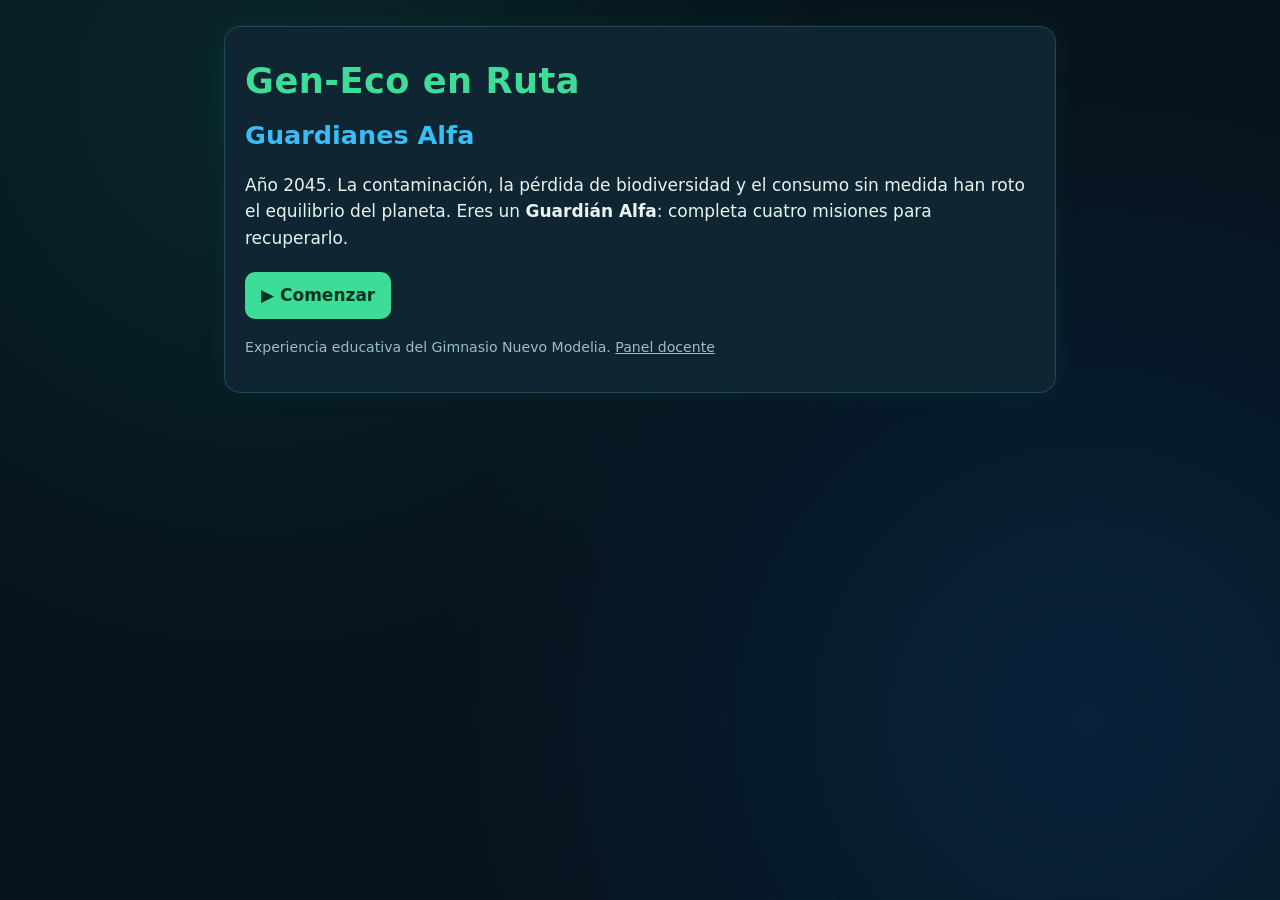
==== index.html @ 8ad6d88e "Add files via upload" ====
<!DOCTYPE html>
<html lang="es"><head><meta charset="utf-8"><meta name="viewport" content="width=device-width,initial-scale=1">
<title>Gen-Eco en Ruta: Guardianes Alfa</title><link rel="stylesheet" href="style.css"></head>
<body><div class="bg" aria-hidden="true"></div><main id="app" tabindex="-1"></main>
<noscript>Este juego necesita JavaScript activado.</noscript><script src="nube.js"></script><script src="script.js"></script></body></html>
---- style.css ----
:root{--bg:#07131c;--card:#0f2531;--ln:#1f4a5c;--tx:#e8f4f0;--mu:#9bbfc0;--g:#3ddc97;--b:#38bdf8;--w:#fbbf24;--r:#fb7185}
*{box-sizing:border-box}body{margin:0;background:var(--bg);color:var(--tx);font:17px/1.55 system-ui,Segoe UI,Roboto,sans-serif}
.bg{position:fixed;inset:0;z-index:-1;background:radial-gradient(circle at 20% 10%,#0e4a4a55,transparent 45%),radial-gradient(circle at 85% 80%,#0b3a6a66,transparent 50%);animation:pulse 12s ease-in-out infinite alternate}
@keyframes pulse{to{opacity:.55}}
main{max-width:860px;margin:0 auto;padding:14px;outline:none}
.card{background:var(--card);border:1px solid var(--ln);border-radius:16px;padding:20px;margin:12px 0;box-shadow:0 0 24px #3ddc9712}
h1{font-size:2.2rem;margin:.2em 0;color:var(--g);letter-spacing:.5px}h2{color:var(--b);margin:.2em 0}h3{margin:.3em 0}
.small,small{color:var(--mu);font-size:.88rem}
button,input{font:inherit}
button{background:var(--g);color:#032;border:0;border-radius:10px;padding:10px 16px;margin:4px 4px 4px 0;cursor:pointer;font-weight:700;min-height:44px}
button.sec{background:transparent;color:var(--tx);border:1px solid var(--b)}
button:disabled{opacity:.5;cursor:not-allowed}
button:focus-visible,input:focus-visible{outline:3px solid var(--w);outline-offset:2px}
input{background:#061219;color:var(--tx);border:1px solid var(--b);border-radius:10px;padding:10px;width:100%;max-width:260px;text-transform:uppercase}
.top{display:flex;gap:10px;align-items:center;flex-wrap:wrap;background:var(--card);border:1px solid var(--ln);border-radius:14px;padding:8px 12px}
.top b{flex:1}.top button{margin:0;padding:6px 12px;min-height:38px}
.av{display:flex;gap:8px;flex-wrap:wrap}.av button{font-size:2rem;background:#061219;border:2px solid var(--ln);width:64px;height:64px;padding:0}
.av button[aria-pressed=true]{border-color:var(--g);box-shadow:0 0 12px var(--g)}
.bar{height:14px;background:#061219;border-radius:8px;overflow:hidden;border:1px solid var(--ln)}.bar i{display:block;height:100%;background:linear-gradient(90deg,var(--b),var(--g));transition:width .6s}
.map{display:grid;grid-template-columns:repeat(auto-fit,minmax(220px,1fr));gap:12px}
.ms{background:#0b1d27;border:1px solid var(--ln);border-radius:14px;padding:14px}.ms.lock{opacity:.6}
.chips,#items,#bins{display:flex;flex-wrap:wrap;gap:8px;margin:10px 0}
.it{background:#12394a;color:var(--tx);border:2px solid var(--b)}.it.sel{border-color:var(--w);box-shadow:0 0 10px var(--w)}.it:disabled{opacity:1}
.it.ok{border-color:var(--g)}.it.no{border-color:var(--r)}
.bin{background:#0b1d27;color:var(--tx);border:2px dashed var(--g);flex:1;min-width:130px;min-height:72px}
.fb{margin-top:10px;padding:12px;border-left:5px solid var(--b);background:#0b1d27;border-radius:8px;display:none}.fb.on{display:block}
.op{display:block;width:100%;text-align:left;background:#12394a;color:var(--tx);border:2px solid var(--ln);font-weight:500}
.op.ok{border-color:var(--g)}.op.no{border-color:var(--r)}
.grid{display:grid;grid-template-columns:repeat(4,1fr);gap:8px}
.cd{min-height:84px;background:#12394a;color:var(--tx);border:2px solid var(--b);font-size:.82rem;padding:4px}
.cd.up{background:#1a5a4a}.cd.done{border-color:var(--g);background:#0d3b2c}
.ov{position:fixed;inset:0;background:#000d;display:flex;align-items:center;justify-content:center;z-index:9}.ov div{background:var(--card);padding:24px;border-radius:16px;text-align:center}
@media(max-width:560px){.grid{grid-template-columns:repeat(3,1fr)}h1{font-size:1.7rem}body{font-size:16px}}
@media(prefers-reduced-motion:reduce){*{animation:none!important;transition:none!important}}
textarea{width:100%;background:#061219;color:var(--tx);border:1px solid var(--b);border-radius:10px;padding:10px;font:inherit}
.lk{border:1px solid var(--ln);border-radius:12px;margin:10px 0;padding:10px 12px}.lk legend{padding:0 6px}
.rd{display:flex;gap:6px;flex-wrap:wrap}.rd label{display:flex;align-items:center;gap:6px;min-height:44px;padding:0 10px;border:1px solid var(--ln);border-radius:10px;cursor:pointer}
.rd input{width:auto;max-width:none;padding:0;margin:0;min-height:0}
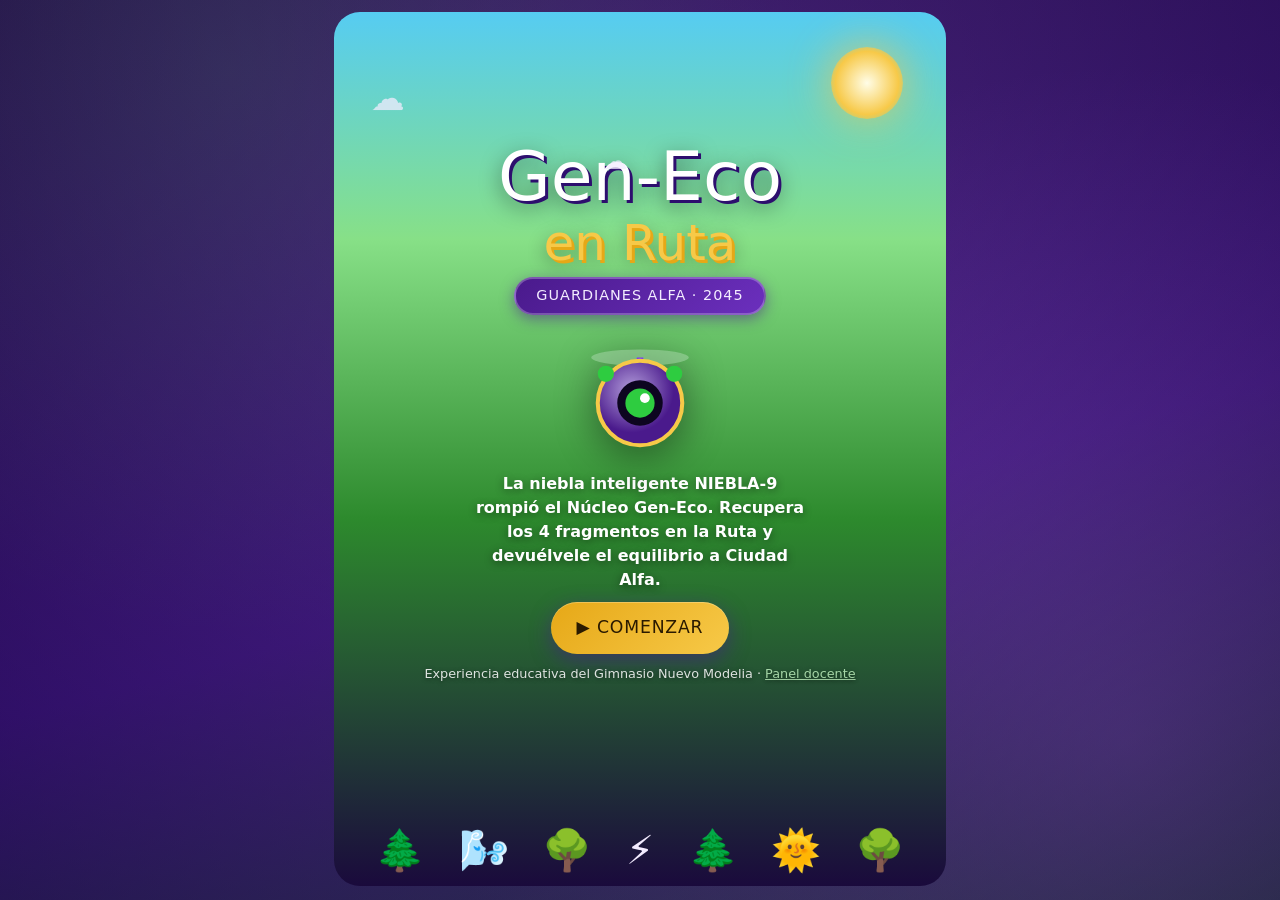
==== commit 63b81bb4: "Add files via upload" ====
--- a/index.html
+++ b/index.html
@@ -1,5 +1,6 @@
 <!DOCTYPE html>
-<html lang="es"><head><meta charset="utf-8"><meta name="viewport" content="width=device-width,initial-scale=1">
+<html lang="es"><head><meta charset="utf-8"><meta name="viewport" content="width=device-width,initial-scale=1,viewport-fit=cover">
 <title>Gen-Eco en Ruta: Guardianes Alfa</title><link rel="stylesheet" href="style.css"></head>
-<body><div class="bg" aria-hidden="true"></div><main id="app" tabindex="-1"></main>
-<noscript>Este juego necesita JavaScript activado.</noscript><script src="nube.js"></script><script src="script.js"></script></body></html>
+<body><div id="sky" aria-hidden="true"></div><div id="fog" aria-hidden="true"></div><main id="app" tabindex="-1"></main>
+<noscript>Este juego necesita JavaScript activado.</noscript>
+<script src="nube.js"></script><script src="story.js"></script><script src="games.js"></script><script src="script.js"></script></body></html>
--- a/style.css
+++ b/style.css
@@ -1,38 +1,161 @@
-:root{--bg:#07131c;--card:#0f2531;--ln:#1f4a5c;--tx:#e8f4f0;--mu:#9bbfc0;--g:#3ddc97;--b:#38bdf8;--w:#fbbf24;--r:#fb7185}
-*{box-sizing:border-box}body{margin:0;background:var(--bg);color:var(--tx);font:17px/1.55 system-ui,Segoe UI,Roboto,sans-serif}
-.bg{position:fixed;inset:0;z-index:-1;background:radial-gradient(circle at 20% 10%,#0e4a4a55,transparent 45%),radial-gradient(circle at 85% 80%,#0b3a6a66,transparent 50%);animation:pulse 12s ease-in-out infinite alternate}
-@keyframes pulse{to{opacity:.55}}
-main{max-width:860px;margin:0 auto;padding:14px;outline:none}
-.card{background:var(--card);border:1px solid var(--ln);border-radius:16px;padding:20px;margin:12px 0;box-shadow:0 0 24px #3ddc9712}
-h1{font-size:2.2rem;margin:.2em 0;color:var(--g);letter-spacing:.5px}h2{color:var(--b);margin:.2em 0}h3{margin:.3em 0}
-.small,small{color:var(--mu);font-size:.88rem}
-button,input{font:inherit}
-button{background:var(--g);color:#032;border:0;border-radius:10px;padding:10px 16px;margin:4px 4px 4px 0;cursor:pointer;font-weight:700;min-height:44px}
-button.sec{background:transparent;color:var(--tx);border:1px solid var(--b)}
-button:disabled{opacity:.5;cursor:not-allowed}
-button:focus-visible,input:focus-visible{outline:3px solid var(--w);outline-offset:2px}
-input{background:#061219;color:var(--tx);border:1px solid var(--b);border-radius:10px;padding:10px;width:100%;max-width:260px;text-transform:uppercase}
-.top{display:flex;gap:10px;align-items:center;flex-wrap:wrap;background:var(--card);border:1px solid var(--ln);border-radius:14px;padding:8px 12px}
-.top b{flex:1}.top button{margin:0;padding:6px 12px;min-height:38px}
-.av{display:flex;gap:8px;flex-wrap:wrap}.av button{font-size:2rem;background:#061219;border:2px solid var(--ln);width:64px;height:64px;padding:0}
-.av button[aria-pressed=true]{border-color:var(--g);box-shadow:0 0 12px var(--g)}
-.bar{height:14px;background:#061219;border-radius:8px;overflow:hidden;border:1px solid var(--ln)}.bar i{display:block;height:100%;background:linear-gradient(90deg,var(--b),var(--g));transition:width .6s}
-.map{display:grid;grid-template-columns:repeat(auto-fit,minmax(220px,1fr));gap:12px}
-.ms{background:#0b1d27;border:1px solid var(--ln);border-radius:14px;padding:14px}.ms.lock{opacity:.6}
-.chips,#items,#bins{display:flex;flex-wrap:wrap;gap:8px;margin:10px 0}
-.it{background:#12394a;color:var(--tx);border:2px solid var(--b)}.it.sel{border-color:var(--w);box-shadow:0 0 10px var(--w)}.it:disabled{opacity:1}
-.it.ok{border-color:var(--g)}.it.no{border-color:var(--r)}
-.bin{background:#0b1d27;color:var(--tx);border:2px dashed var(--g);flex:1;min-width:130px;min-height:72px}
-.fb{margin-top:10px;padding:12px;border-left:5px solid var(--b);background:#0b1d27;border-radius:8px;display:none}.fb.on{display:block}
-.op{display:block;width:100%;text-align:left;background:#12394a;color:var(--tx);border:2px solid var(--ln);font-weight:500}
-.op.ok{border-color:var(--g)}.op.no{border-color:var(--r)}
-.grid{display:grid;grid-template-columns:repeat(4,1fr);gap:8px}
-.cd{min-height:84px;background:#12394a;color:var(--tx);border:2px solid var(--b);font-size:.82rem;padding:4px}
-.cd.up{background:#1a5a4a}.cd.done{border-color:var(--g);background:#0d3b2c}
-.ov{position:fixed;inset:0;background:#000d;display:flex;align-items:center;justify-content:center;z-index:9}.ov div{background:var(--card);padding:24px;border-radius:16px;text-align:center}
-@media(max-width:560px){.grid{grid-template-columns:repeat(3,1fr)}h1{font-size:1.7rem}body{font-size:16px}}
-@media(prefers-reduced-motion:reduce){*{animation:none!important;transition:none!important}}
-textarea{width:100%;background:#061219;color:var(--tx);border:1px solid var(--b);border-radius:10px;padding:10px;font:inherit}
-.lk{border:1px solid var(--ln);border-radius:12px;margin:10px 0;padding:10px 12px}.lk legend{padding:0 6px}
-.rd{display:flex;gap:6px;flex-wrap:wrap}.rd label{display:flex;align-items:center;gap:6px;min-height:44px;padding:0 10px;border:1px solid var(--ln);border-radius:10px;cursor:pointer}
-.rd input{width:auto;max-width:none;padding:0;margin:0;min-height:0}
+@font-face{font-family:'Fredoka One';src:url(fonts/fredoka.woff2) format('woff2');font-display:swap}
+@font-face{font-family:'Nunito';font-weight:400;src:url(fonts/nunito-400.woff2) format('woff2');font-display:swap}
+@font-face{font-family:'Nunito';font-weight:700;src:url(fonts/nunito-700.woff2) format('woff2');font-display:swap}
+@font-face{font-family:'Nunito';font-weight:800;src:url(fonts/nunito-800.woff2) format('woff2');font-display:swap}
+:root{--pu1:#1a0a3c;--pu2:#2d0e6e;--pu3:#4a1a8c;--pu4:#6b2fbd;--pu5:#9b59d6;--gr1:#1b5e20;--gr2:#2e7d32;--gr3:#43a047;--gr4:#2ecc40;--gr5:#a5d6a7;--go1:#e6a817;--go2:#f7c948;--go3:#fff9c4;--tx:#f3ecff;--mu:#c3b0e6;--rd:#ff6b6b;--card:rgba(45,14,110,.72);--ln:rgba(155,89,214,.5);--fh:'Fredoka One','Nunito',system-ui,sans-serif;--fb:'Nunito',system-ui,'Segoe UI',Roboto,sans-serif}
+*{box-sizing:border-box;-webkit-tap-highlight-color:transparent}
+html{background:var(--pu1)}
+body{margin:0;color:var(--tx);font:400 16px/1.5 var(--fb);min-height:100vh;min-height:100dvh;overflow-x:hidden}
+#sky{position:fixed;inset:0;z-index:-3;background:radial-gradient(circle at 18% 8%,rgba(46,204,64,.18),transparent 42%),radial-gradient(circle at 88% 82%,rgba(155,89,214,.35),transparent 50%),linear-gradient(165deg,var(--pu1),var(--pu2) 58%,#123d25)}
+#fog{position:fixed;inset:0;z-index:-1;pointer-events:none;background:radial-gradient(ellipse at 50% 25%,rgba(155,89,214,.55),rgba(40,10,80,.75));opacity:var(--fog,0);transition:opacity 1.4s}
+main#app{max-width:560px;margin:0 auto;padding:12px 14px calc(14px + env(safe-area-inset-bottom));min-height:100vh;min-height:100dvh;display:flex;flex-direction:column;gap:12px;outline:none}
+h1,h2,h3{font-family:var(--fh);font-weight:400;margin:0;line-height:1.1}
+h1{font-size:clamp(34px,10vw,54px);color:#fff;text-shadow:3px 3px 0 var(--pu3),0 6px 22px rgba(0,0,0,.45)}
+h2{font-size:clamp(22px,6vw,30px);color:var(--go2)}
+h3{font-size:19px;color:var(--gr5)}
+p{margin:0}
+.small,small{color:var(--mu);font-size:.85rem}
+a{color:var(--gr5)}
+.card{background:var(--card);border:1px solid var(--ln);border-radius:20px;padding:16px;backdrop-filter:blur(6px);box-shadow:0 8px 30px rgba(0,0,0,.28)}
+.stack{display:flex;flex-direction:column;gap:12px}
+.row{display:flex;gap:8px;align-items:center;flex-wrap:wrap}
+.grow{flex:1}
+
+/* botones */
+button{font:inherit;color:inherit}
+.btn{position:relative;overflow:hidden;border:0;border-radius:50px;padding:13px 26px;min-height:48px;font-family:var(--fh);font-size:1.08rem;letter-spacing:.8px;color:#fff;cursor:pointer;background:linear-gradient(135deg,var(--pu3),var(--pu4));box-shadow:0 6px 20px rgba(74,26,140,.55),inset 0 1px 0 rgba(255,255,255,.25);transition:transform .15s,filter .15s}
+.btn::after{content:'';position:absolute;top:0;left:-110%;width:100%;height:100%;background:linear-gradient(90deg,transparent,rgba(255,255,255,.25),transparent);animation:shine 3s infinite}
+.btn:hover{transform:scale(1.03)}.btn:active{transform:scale(.96)}
+.btn.g{background:linear-gradient(135deg,var(--gr2),var(--gr4));color:#04210a;text-shadow:none}
+.btn.y{background:linear-gradient(135deg,var(--go1),var(--go2));color:#2a1a00}
+.btn.ghost{background:rgba(255,255,255,.08);border:1.5px solid var(--ln);box-shadow:none}
+.btn.ghost::after{display:none}
+.btn.sm{padding:8px 14px;min-height:40px;font-size:.92rem}
+.btn:disabled{opacity:.5;cursor:not-allowed}
+.btn.block{width:100%}
+:focus-visible{outline:3px solid var(--go2);outline-offset:2px}
+@keyframes shine{0%{left:-110%}55%,100%{left:120%}}
+@keyframes float{0%,100%{transform:translateY(0)}50%{transform:translateY(-12px)}}
+@keyframes pop{0%{transform:scale(.6);opacity:0}70%{transform:scale(1.08)}100%{transform:scale(1);opacity:1}}
+@keyframes spin{to{transform:rotate(360deg)}}
+@keyframes pulseGlow{0%,100%{box-shadow:0 0 0 0 rgba(247,201,72,.55)}50%{box-shadow:0 0 0 14px rgba(247,201,72,0)}}
+@keyframes drift{0%{transform:translateX(0)}100%{transform:translateX(-30px)}}
+
+/* HUD común */
+.hud{display:flex;align-items:center;gap:8px;flex-wrap:wrap;background:rgba(26,10,60,.78);border:1px solid var(--ln);border-radius:16px;padding:8px 12px}
+.hud b{flex:1;font-family:var(--fh);font-weight:400;font-size:1.02rem;white-space:nowrap;overflow:hidden;text-overflow:ellipsis}
+.chip{background:rgba(255,255,255,.1);border-radius:30px;padding:2px 11px;font-weight:800;font-size:.9rem;white-space:nowrap}
+.chip.gold{color:var(--go2)}.chip.gr{color:var(--gr5)}
+.iconbtn{background:rgba(255,255,255,.1);border:1px solid var(--ln);border-radius:12px;min-width:42px;min-height:42px;font-size:1.1rem;cursor:pointer}
+
+/* portada */
+.cover{position:relative;flex:1;border-radius:26px;overflow:hidden;display:flex;flex-direction:column;align-items:center;justify-content:center;gap:10px;padding:26px 16px 96px;text-align:center;background:linear-gradient(180deg,#56ccf2 0%,#87e087 26%,#2d8a2d 58%,var(--pu1) 100%);min-height:calc(100dvh - 26px)}
+.cover .sun{position:absolute;top:4%;right:7%;width:72px;height:72px;border-radius:50%;background:radial-gradient(circle,#fffde7,var(--go2) 62%,transparent);box-shadow:0 0 44px rgba(247,201,72,.75);animation:pulseGlow 3s infinite}
+.cover .cl{position:absolute;opacity:.75;font-size:34px;animation:drift 7s ease-in-out infinite alternate}
+.cover .land{position:absolute;bottom:0;left:0;right:0;display:flex;justify-content:space-around;align-items:flex-end;padding:0 4% 6px;font-size:clamp(24px,7vw,40px);pointer-events:none}
+.cover .t1{font-family:var(--fh);font-size:clamp(40px,12vw,68px);color:#fff;text-shadow:3px 3px 0 var(--pu2),0 6px 20px rgba(0,0,0,.5);line-height:.95}
+.cover .t2{font-family:var(--fh);font-size:clamp(30px,9vw,50px);color:var(--go2);text-shadow:3px 3px 0 var(--go1),0 5px 18px rgba(0,0,0,.4);line-height:.95}
+.cover .tag{background:linear-gradient(135deg,var(--pu3),var(--pu4));border:2px solid rgba(255,255,255,.25);border-radius:30px;padding:6px 20px;font-family:var(--fh);font-size:.9rem;letter-spacing:1px;text-transform:uppercase;box-shadow:0 4px 14px rgba(74,26,140,.5)}
+.cover .hero{width:clamp(88px,26vw,130px);animation:float 3s ease-in-out infinite;filter:drop-shadow(0 8px 20px rgba(0,0,0,.45))}
+.cover .desc{color:#fff;max-width:340px;text-shadow:0 2px 8px rgba(0,0,0,.45);font-weight:700}
+.cover .acts{position:relative;z-index:3;display:flex;flex-direction:column;gap:8px;align-items:center}
+.cover .foot{position:relative;z-index:3;color:rgba(255,255,255,.85);font-size:.8rem;text-shadow:0 1px 4px rgba(0,0,0,.5)}
+
+/* escenas y diálogos */
+.scene{position:relative;flex:1;min-height:calc(100dvh - 26px);border-radius:26px;overflow:hidden;display:flex;flex-direction:column;justify-content:flex-end;border:1px solid var(--ln)}
+.scene .art{position:absolute;inset:0 0 40% 0;display:flex;align-items:center;justify-content:space-around;font-size:clamp(54px,17vw,96px);pointer-events:none}
+.scene .art span{animation:float 4s ease-in-out infinite;filter:drop-shadow(0 8px 14px rgba(0,0,0,.4))}
+.scene .art span:nth-child(2){animation-delay:.8s;font-size:1.3em}.scene .art span:nth-child(3){animation-delay:1.6s}
+.scene .skip{position:absolute;top:10px;right:10px;z-index:3}
+.sc-bogota{background:linear-gradient(180deg,#4a5a7a,#7a6a9a 45%,#2d1a4a)}
+.sc-niebla{background:radial-gradient(ellipse at 50% 30%,#8e44ad,#2d0e6e 65%,#12062b)}
+.sc-nucleo{background:radial-gradient(ellipse at 50% 30%,#4aa8ff55,transparent 60%),linear-gradient(180deg,#1a0a3c,#2d0e6e)}
+.sc-patio{background:linear-gradient(180deg,#8a7a5a,#5a4a6a 50%,#2a1a3a)}
+.sc-guajira{background:linear-gradient(180deg,#ff9a3c,#c0558a 50%,#4a1a6a)}
+.sc-paramo{background:linear-gradient(180deg,#a5c8d0,#5d8a8a 50%,#1f3d3a)}
+.sc-mercado{background:linear-gradient(180deg,#ff7eb3,#9b59d6 50%,#2d0e6e)}
+.sc-alfa{background:linear-gradient(180deg,#6dd5ed,#a5d6a7 45%,#2e7d32)}
+.dlg{position:relative;z-index:2;margin:10px;background:rgba(18,6,43,.9);border:1.5px solid var(--ln);border-radius:20px;padding:14px;display:flex;flex-direction:column;gap:10px;box-shadow:0 -6px 30px rgba(0,0,0,.35)}
+.dlg .who{display:flex;gap:10px;align-items:center}
+.dlg .pt{width:52px;height:52px;flex:none;border-radius:50%;background:rgba(255,255,255,.1);border:2px solid var(--go2);display:flex;align-items:center;justify-content:center;font-size:30px;overflow:hidden}
+.dlg .pt svg{width:44px;height:44px}
+.dlg .nm{font-family:var(--fh);color:var(--go2);font-size:1.1rem;line-height:1}
+.dlg .rl{font-size:.75rem;color:var(--mu)}
+.dlg .tx{font-size:1.04rem;min-height:5.4em}
+.dlg.narr .tx{font-style:italic;color:#e6dcff}
+.dlg .acts{display:flex;flex-direction:column;gap:8px}
+.opt{display:flex;gap:10px;align-items:center;text-align:left;width:100%;background:rgba(255,255,255,.08);border:1.5px solid var(--ln);border-radius:16px;padding:11px 13px;min-height:48px;cursor:pointer;font-weight:700;transition:transform .12s,border-color .12s,background .12s}
+.opt:hover{border-color:var(--go2);background:rgba(255,255,255,.14)}.opt:active{transform:scale(.98)}
+.opt .oi{font-size:1.5rem;flex:none}
+.opt.ok{border-color:var(--gr4);background:rgba(46,204,64,.18)}.opt.no{border-color:var(--rd);background:rgba(255,107,107,.16)}
+.opt:disabled{cursor:default}
+
+/* mapa */
+.title-row{text-align:center;display:flex;flex-direction:column;gap:2px}
+.fogbar{height:16px;border-radius:10px;background:rgba(0,0,0,.35);border:1px solid var(--ln);overflow:hidden}
+.fogbar i{display:block;height:100%;background:linear-gradient(90deg,#9b59d6,#6b2fbd);transition:width 1.2s}
+.route{position:relative;display:flex;flex-direction:column;gap:12px;padding-left:20px}
+.route::before{content:'';position:absolute;left:8px;top:12px;bottom:12px;border-left:3px dashed rgba(165,214,167,.45)}
+.st{position:relative;display:flex;gap:12px;align-items:center;background:var(--card);border:1.5px solid var(--ln);border-radius:20px;padding:12px;animation:pop .4s both}
+.st::before{content:'';position:absolute;left:-20px;top:50%;width:14px;height:14px;margin-top:-7px;border-radius:50%;background:var(--pu5);border:3px solid var(--pu1)}
+.st.done{border-color:var(--gr4)}.st.done::before{background:var(--gr4)}
+.st .em{width:62px;height:62px;flex:none;border-radius:18px;display:flex;align-items:center;justify-content:center;font-size:34px;background:linear-gradient(135deg,var(--pu3),var(--pu4))}
+.st.e1 .em{background:linear-gradient(135deg,#6d4c41,#a1887f)}.st.e2 .em{background:linear-gradient(135deg,#e65100,#ffb74d)}.st.e3 .em{background:linear-gradient(135deg,#1b5e20,#66bb6a)}.st.e4 .em{background:linear-gradient(135deg,#ad1457,#f06292)}
+.st .info{flex:1;min-width:0}.st .nm{font-family:var(--fh);font-size:1.12rem}.st .sub{font-size:.82rem;color:var(--mu)}
+.st .stat{font-size:.78rem;font-weight:800;color:var(--go2)}.st.done .stat{color:var(--gr5)}
+
+/* briefing */
+.mcard{display:flex;flex-direction:column;gap:12px}
+.tips{display:flex;flex-direction:column;gap:8px}
+.tip{display:flex;gap:10px;align-items:center;background:rgba(255,255,255,.07);border-radius:14px;padding:9px 12px}
+.tip .ti{font-size:1.5rem;min-width:40px;text-align:center}
+.seg{display:flex;gap:6px}.seg button{flex:1;border:1.5px solid var(--ln);background:rgba(255,255,255,.07);border-radius:14px;padding:9px 4px;font-weight:800;cursor:pointer;min-height:48px}
+.seg button[aria-pressed=true]{border-color:var(--gr4);background:rgba(46,204,64,.2);color:var(--gr5)}
+
+/* juego */
+.gscreen{display:flex;flex-direction:column;gap:8px;align-items:stretch}
+.gscreen .hud2{display:flex;align-items:center;gap:10px}
+.pbar{flex:1;height:18px;border-radius:12px;background:rgba(0,0,0,.4);border:1px solid var(--ln);overflow:hidden;position:relative}
+.pbar i{display:block;height:100%;width:0;background:linear-gradient(90deg,var(--pu5),var(--gr4),var(--go2));transition:width .3s}
+.pbar span{position:absolute;inset:0;text-align:center;font-size:.72rem;font-weight:800;line-height:18px;text-shadow:0 1px 3px rgba(0,0,0,.7)}
+.strip{min-height:60px;display:flex;gap:10px;align-items:center;background:rgba(18,6,43,.85);border:1.5px solid var(--ln);border-radius:16px;padding:7px 10px;font-size:.86rem;line-height:1.3;transition:border-color .2s,background .2s}
+.strip .k{width:34px;height:34px;flex:none}.strip .k svg{width:100%;height:100%}
+.strip.good{border-color:var(--gr4);background:rgba(27,94,32,.55)}.strip.bad{border-color:var(--rd);background:rgba(120,30,40,.5)}
+.ghost-host{display:flex;flex-direction:column;align-items:center;width:100%}
+.gcv{display:block;width:100%;max-width:min(100%,calc((100vh - 235px) * .6818));max-width:min(100%,calc((100dvh - 235px) * .6818));height:auto;aspect-ratio:360/528;border-radius:18px;border:2px solid var(--ln);touch-action:none;background:#1a0a3c;-webkit-user-select:none;user-select:none}
+.has-dpad .gcv{max-width:min(100%,calc((100vh - 290px) * .6818));max-width:min(100%,calc((100dvh - 290px) * .6818))}
+.dpad{display:flex;gap:8px;justify-content:center;margin-top:8px}
+.dpad button{width:70px;height:50px;border-radius:14px;border:1.5px solid var(--ln);background:rgba(255,255,255,.1);font-size:1.3rem;cursor:pointer;touch-action:manipulation}
+.dpad button:active{background:rgba(46,204,64,.35)}
+.ov{position:fixed;inset:0;z-index:50;background:rgba(10,4,26,.82);display:flex;align-items:center;justify-content:center;padding:18px;animation:pop .25s both}
+.ov .card{max-width:420px;width:100%;text-align:center;display:flex;flex-direction:column;gap:12px}
+
+/* victoria */
+.gem{font-size:90px;animation:spin 4s linear infinite;filter:drop-shadow(0 0 24px var(--go2))}
+.win{text-align:center;display:flex;flex-direction:column;gap:12px;align-items:center}
+.stats{display:flex;gap:8px;justify-content:center;flex-wrap:wrap}
+.stats .chip{font-size:1rem;padding:6px 14px}
+.badge{display:inline-block;background:linear-gradient(135deg,var(--go1),var(--go2));color:#2a1a00;border-radius:30px;padding:6px 16px;font-family:var(--fh)}
+
+/* formularios y EMEA */
+label{font-weight:700}
+input[type=text],input:not([type]),textarea{width:100%;background:rgba(10,4,26,.7);color:var(--tx);border:1.5px solid var(--pu5);border-radius:14px;padding:12px;font:inherit;font-size:1.1rem}
+input#cd{text-transform:uppercase;letter-spacing:2px;max-width:280px}
+textarea{resize:vertical}
+.av{display:flex;gap:8px;flex-wrap:wrap}
+.av button{font-size:2rem;background:rgba(255,255,255,.08);border:2px solid var(--ln);border-radius:16px;width:62px;height:62px;cursor:pointer}
+.av button[aria-pressed=true]{border-color:var(--gr4);box-shadow:0 0 14px var(--gr4);background:rgba(46,204,64,.15)}
+.lk{border:1.5px solid var(--ln);border-radius:16px;margin:0;padding:10px 12px;background:rgba(255,255,255,.04)}.lk legend{padding:0 6px;font-weight:700}
+.rd{display:flex;gap:6px;flex-wrap:wrap}.rd label{display:flex;align-items:center;gap:6px;min-height:44px;padding:0 11px;border:1.5px solid var(--ln);border-radius:12px;cursor:pointer;background:rgba(255,255,255,.05)}
+.rd input{width:auto;margin:0;accent-color:var(--gr4)}
+.err{color:var(--rd);font-weight:700}
+
+/* tarjeta final */
+.cert{text-align:center;border:2px solid var(--go2);background:linear-gradient(160deg,rgba(74,26,140,.85),rgba(27,94,32,.6));display:flex;flex-direction:column;gap:10px;align-items:center}
+.cert .big{font-size:64px}
+.epi{display:flex;flex-direction:column;gap:8px;text-align:left}
+.epi .it{display:flex;gap:10px;align-items:center;background:rgba(255,255,255,.08);border-radius:14px;padding:10px 12px;animation:pop .4s both}
+.epi .it b{color:var(--go2)}
+
+@media (prefers-reduced-motion:reduce){*{animation:none!important;transition:none!important}}
+@media (min-width:700px){main#app{max-width:640px}}
